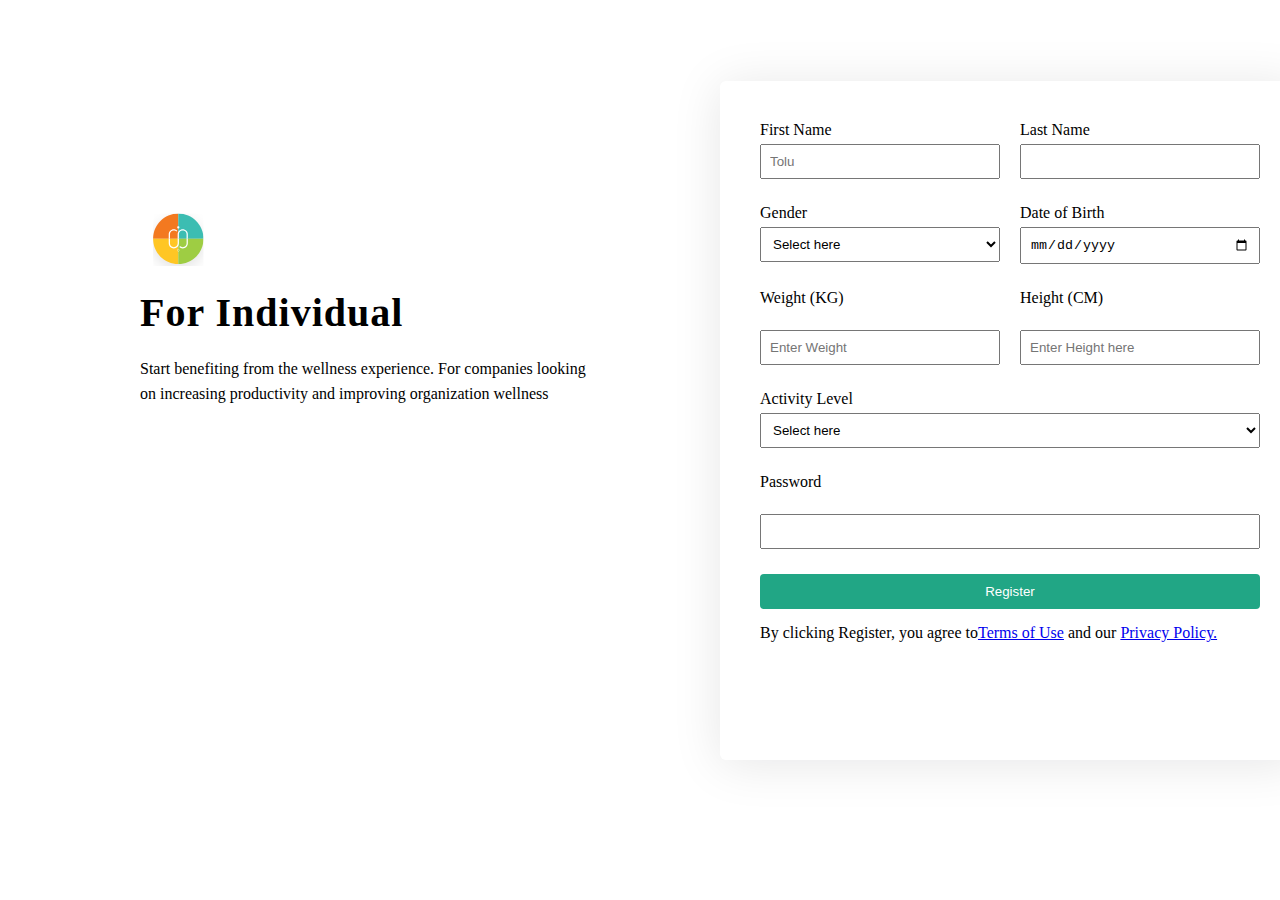
==== index.html @ f3b00301 "front end" ====
<!DOCTYPE html>
<html lang="en">
  <head>
    <meta charset="UTF-8" />
    <meta name="viewport" content="width=device-width, initial-scale=1.0" />
    <!-- <meta http-equiv="X-UA-Compatible" content="ie=edge" /> -->
    <title>Sign Up|Individual</title>
    <link rel="stylesheet" href="styles.css" />
  </head>
  <body>
    <div class="main-container">
      <div class="left-container">
        <div class="logo">
            <img src="logo.svg"/>
        </div>
        
        <h1 class="head">For Individual</h1>

        <p class="secondHeader">
          Start benefiting from the wellness experience. For companies looking
          on increasing productivity and improving organization wellness
        </p>
      </div>

      <div class="right-container">
        <form action="">
          <div class="input-holder">
            <div class="left-input">
              <label for="first-name">First Name</label>
              <input
                type="text"
                name="first-name"
                id="first-name"
                placeholder="Tolu"
              />
            </div>

            <div class="right-input">
              <label for="last-name">Last Name</label>
              <input type="text" name="last-name" id="last-name" />
            </div>
          </div>

          <div class="input-holder">
            <div class="left-input">
              <label for="gender"> Gender </label>
              <select name="gender" id="gender-select">
                <option value=" ">Select here</option>
                <option value="Female">Female</option>
                <option value="Male">Male</option>
              </select>
            </div>

            <div class="right-input">
              <label for="date-of-birth">Date of Birth</label>
              <input type="date" />
            </div>
          </div>
          <div class="input-holder">
            <div class="left-input">
              <label for="weight">Weight (KG)</label><br />
              <input type="text" placeholder="Enter Weight" />
            </div>

            <div class="right-input">
              <label class="height">Height (CM)</label><br />
              <input type="text" placeholder="Enter Height here" />
            </div>
          </div>

          <div class="activity-level">
            <label for="activity-level"> Activity Level </label>
            <select name="activity-level">
              <option value=" ">Select here</option>
              <option value="Very high">High</option>
              <option value="Average">Average</option>
              <option value="Very Low">low</option>
            </select>
          </div>

          <div class="password">
            <label for="password">Password </label><br />
            <input type="password" />
          </div>

          <button>Register</button>

          <p>
            By clicking Register, you agree to<a href="#">Terms of Use</a> and
            our <a href="#">Privacy Policy.</a>
          </p>
        </form>
      </div>
    </div>
  </body>
</html>
---- styles.css ----
* {
    margin: 0;
    padding: 0;
    box-sizing: border-box;
  }
  
  body {
    width: 100svw;
    height: 100svh;
  }
  
  .main-container {
    width: 1440px;
    height: 840px;
    margin: 0 auto;
    padding-left: 140px;
    padding-right: 140px;
    display: flex;
  }
  
  .left-container img {
    width: 77.33px;
    height: 80px;
    margin-top: 205px;
  }
  .left-container h1 {
    font-size: 40px;
    font-weight: 700;
    letter-spacing: 1px;
  }
  
  .left-container p {
    width: 460px;
    height: 70px;
    margin-top: 20px;
    font-size: 16px;
    font-weight: 400;
    line-height: 25px;
  }
  
  .right-container {
    width: 580px;
    height: 679px;
    padding-block: 40px;
    padding-inline: 40px;
    margin-top: 81px;
    margin-left: 120px;
    border-radius: 6px;
    background: #fff;
    box-shadow: 0px 4px 50px 0px rgba(4, 8, 19, 0.1);
  }
  .input-holder {
    display: flex;
    justify-content: space-between;
    margin-bottom: 15px;
  }
  .left-input,
  .right-input {
    width: calc(50% - 10px);
  }
  label {
    display: block;
    margin-bottom: 5px;
  }
  select,
  input {
    width: 100%;
    padding: 8px;
    margin-bottom: 10px;
    box-sizing: border-box;
  }
  button {
    width: 100%;
    padding: 10px;
    background-color: rgb(33, 166, 133);
    color: white;
    border: none;
    border-radius: 4px;
    cursor: pointer;
  }
  button:hover {
    background-color: rgb(33, 166, 133);
  }
  .activity-level,
  .password,
  button {
    margin-bottom: 15px;
  }
  p a {
    color: rgb(33, 166, 133) f;
  }
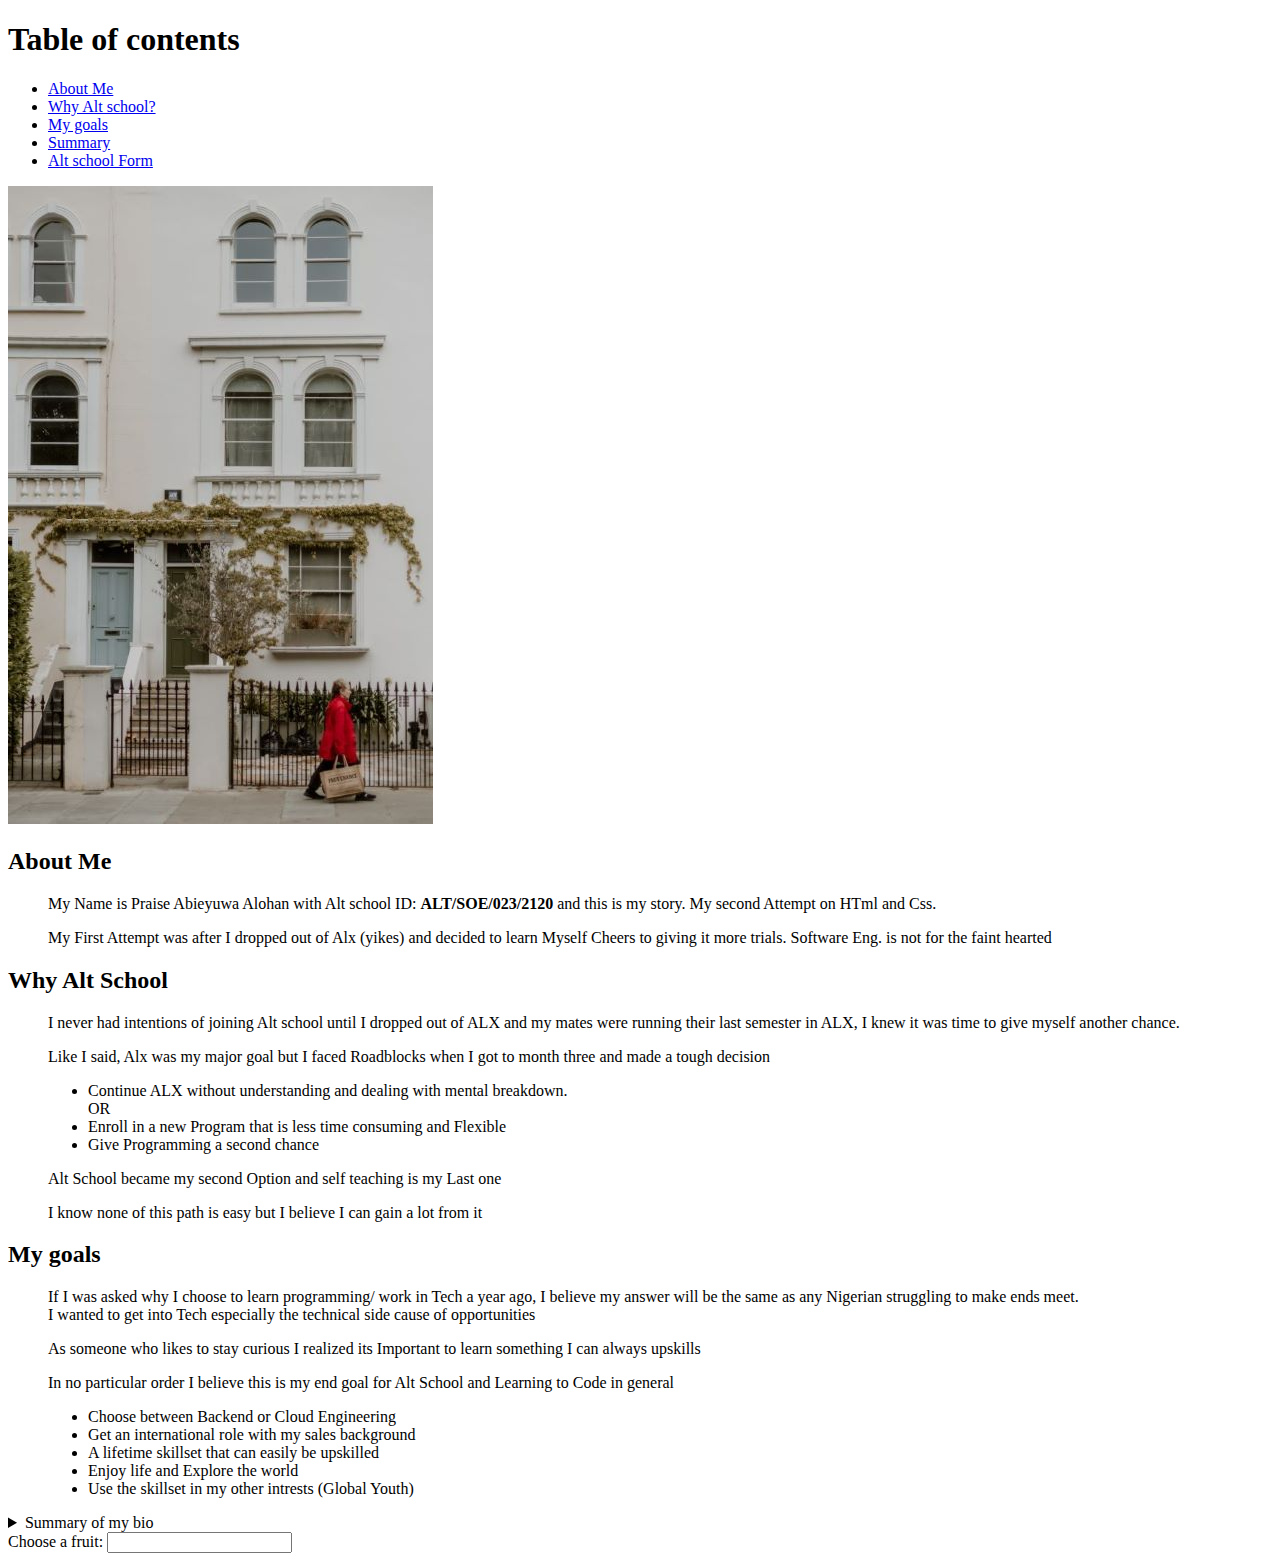
==== commit 256d6321: "changes made to repo" ====
--- a/index.html
+++ b/index.html
@@ -1,96 +1,107 @@
 <!DOCTYPE html>
-<html lang="en">
-  <head>
-    <meta charset="UTF-8" />
-    <meta name="viewport" content="width=device-width, initial-scale=1.0" />
-    <!-- <meta http-equiv="X-UA-Compatible" content="ie=edge" /> -->
-    <title>Sign Up|Individual</title>
-    <link rel="stylesheet" href="styles.css" />
-  </head>
-  <body>
-    <div class="main-container">
-      <div class="left-container">
-        <div class="logo">
-            <img src="logo.svg"/>
-        </div>
-        
-        <h1 class="head">For Individual</h1>
+<html lang = "en">
+    <head>
+        <meta charset="UTF-8"/>
+        <meta name="view port"/>
+        <meta name="viewport" content="width=device-width"/>
+        <title>First Webpage!</title>
+    </head>
 
-        <p class="secondHeader">
-          Start benefiting from the wellness experience. For companies looking
-          on increasing productivity and improving organization wellness
-        </p>
-      </div>
+    <body>
+        <header>
+            <h1>Table of contents</h1>
+        </header>
 
-      <div class="right-container">
-        <form action="">
-          <div class="input-holder">
-            <div class="left-input">
-              <label for="first-name">First Name</label>
-              <input
-                type="text"
-                name="first-name"
-                id="first-name"
-                placeholder="Tolu"
-              />
-            </div>
+        <nav>
+            <ul>
+                <li><a href="#section1">About Me</a></li>
+                <li><a href="#section2">Why Alt school?</a></li>
+                <li><a href="#section3">My goals</a></li>
+                <li><a href="#section4">Summary</a></li>
+                <li><a href="form.html">Alt school Form</a></li>
+            </ul>
+        </nav>
+        <main>
+            <section id="section1">
+                <img src="house1.jpg" alt="This is nice house located in europe">
+                <dl>
+                    <dt><h2>About Me</h2></dt>
+                    <dd><p>My Name is Praise Abieyuwa Alohan with Alt school ID: <b>ALT/SOE/023/2120</b>
+                    and this is my story. 
+                    My second Attempt on HTml and Css.</p>
+                    <p>My First Attempt was after I dropped out of Alx (yikes) and decided to learn Myself
+                    Cheers to giving it more trials. Software Eng. is not for the faint hearted</p>
+                </dd>
+                </dl>  
+            </section>
+            
+            <section id="section2">
+                <dl>
+                    <dt><h2>Why Alt School</h2></dt>
+                    <dd>
+                        <p>I never had intentions of joining Alt school until I dropped out of ALX 
+                            and my mates were running their last semester in ALX,
+                            I knew it was time to give myself another chance.
+                        </p>
+                        <p>Like I said, Alx was my major goal but I faced Roadblocks when I got to month three and made a tough decision</p>
+                        <ul>
+                
+                            <li>Continue ALX without understanding and dealing with mental breakdown.</li>
+                            <nbsp> OR</nbsp>
+                            <li>Enroll in a new Program that is less time consuming and Flexible</li>
+                            <li>Give Programming a second chance</li>
+                        </ul>
+                        <P>Alt School became my second Option and self teaching is my Last one</P>
+                        <p>I know none of this path is easy but I believe I can gain a lot from it</p>
+                    </dd>
+                </dl>
+            </section>
 
-            <div class="right-input">
-              <label for="last-name">Last Name</label>
-              <input type="text" name="last-name" id="last-name" />
-            </div>
-          </div>
+            <section id="section3">
+                <dl>
+                    <dt><h2>My goals</h2></dt>
+                    <dd>
+                        <p>If I was asked why I choose to learn programming/ work in Tech a year ago, 
+                            I believe my answer will be the same as any Nigerian struggling to make ends meet.
+                            <br>I wanted to get into Tech especially the technical side cause of opportunities</br>
+                        </p>
+                        <p>As someone who likes to stay curious I realized its Important to learn 
+                            something I can always upskills 
+                        </p>
+                        <p>In no particular order I believe this is my end goal for Alt School and 
+                            Learning to Code in general
+                        </p>
+                        <ul>
+                            <li>Choose between Backend or Cloud Engineering</li>
+                            <li>Get an international role with my sales background</li>
+                            <li>A lifetime skillset that can easily be upskilled</li>
+                            <li>Enjoy life and Explore the world</li>
+                            <li>Use the skillset in my other intrests (Global Youth)</li>
+                        </ul>
+                    </dd>
+                </dl>
+                </section>
 
-          <div class="input-holder">
-            <div class="left-input">
-              <label for="gender"> Gender </label>
-              <select name="gender" id="gender-select">
-                <option value=" ">Select here</option>
-                <option value="Female">Female</option>
-                <option value="Male">Male</option>
-              </select>
-            </div>
-
-            <div class="right-input">
-              <label for="date-of-birth">Date of Birth</label>
-              <input type="date" />
-            </div>
-          </div>
-          <div class="input-holder">
-            <div class="left-input">
-              <label for="weight">Weight (KG)</label><br />
-              <input type="text" placeholder="Enter Weight" />
-            </div>
-
-            <div class="right-input">
-              <label class="height">Height (CM)</label><br />
-              <input type="text" placeholder="Enter Height here" />
-            </div>
-          </div>
-
-          <div class="activity-level">
-            <label for="activity-level"> Activity Level </label>
-            <select name="activity-level">
-              <option value=" ">Select here</option>
-              <option value="Very high">High</option>
-              <option value="Average">Average</option>
-              <option value="Very Low">low</option>
-            </select>
-          </div>
-
-          <div class="password">
-            <label for="password">Password </label><br />
-            <input type="password" />
-          </div>
-
-          <button>Register</button>
-
-          <p>
-            By clicking Register, you agree to<a href="#">Terms of Use</a> and
-            our <a href="#">Privacy Policy.</a>
-          </p>
-        </form>
-      </div>
-    </div>
-  </body>
-</html>
+        <section id="section4">
+            <details>
+                <summary>Summary of my bio</summary>
+                <p>
+                    I am a young Lady that wants to create a lifetime opportunity for myself and become
+                        the person I have always Imagined. I want to create an opportunity for my siblings
+                        to have the life I never had and to give my parents the Life they have always prayed for.
+                        I am the girl with a big God.
+                </p>
+            </details>
+        </section>
+        <label for="fruits">Choose a fruit:</label>
+        <input list="fruits" name="fruit" id="fruit-input">
+        <datalist id="fruits">
+            <option value="Apple">
+            <option value="Banana">
+            <option value="Cherry">
+            <option value="Date">
+            <option value="Grape">
+        </datalist>  
+        </main>
+    </body>
+</html>